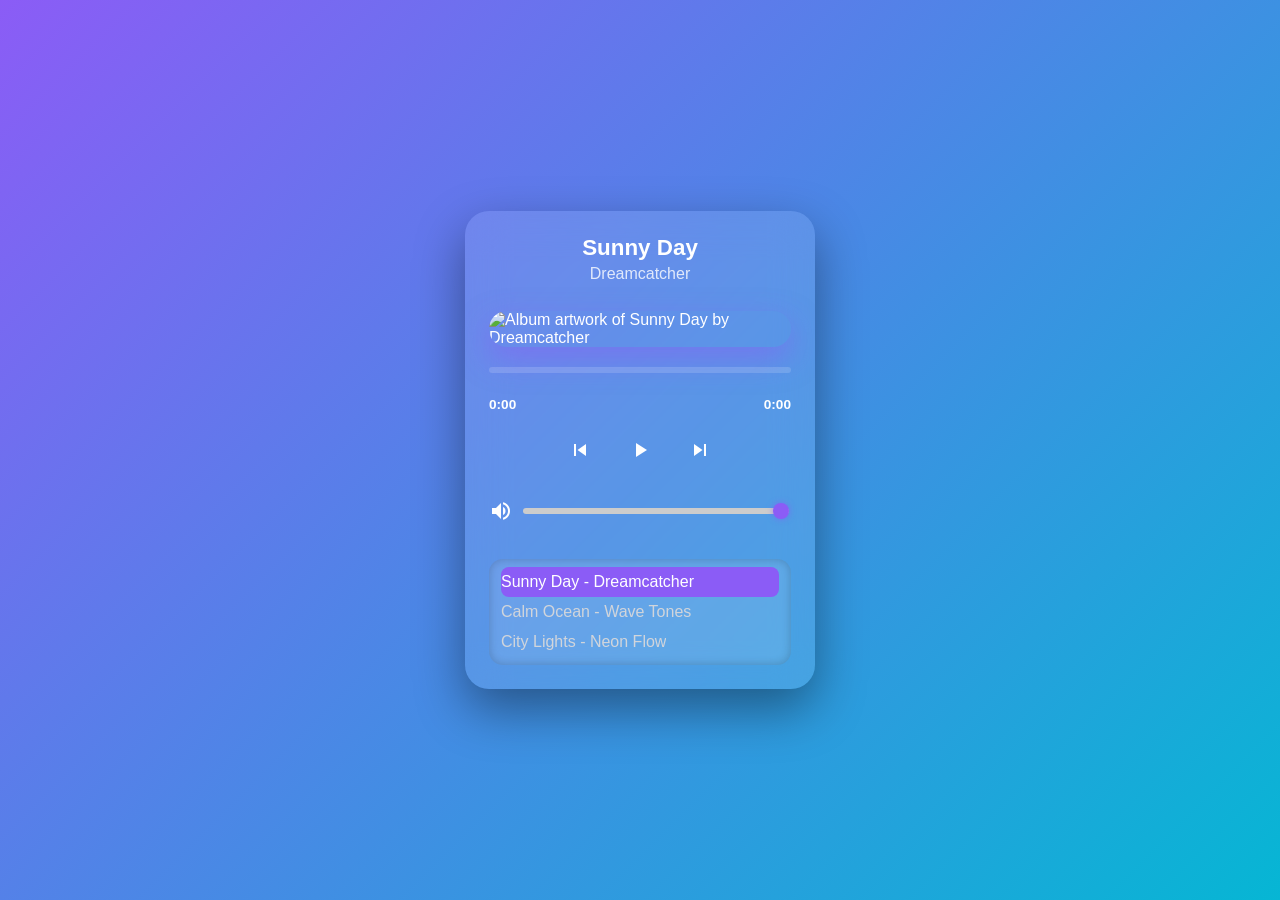
==== index.html @ eb92d6ea "Add files via upload" ====
<!DOCTYPE html>
<html lang="en">
<head>
  <meta charset="UTF-8" />
  <meta name="viewport" content="width=device-width, initial-scale=1" />
  <title>Modern Music Player</title>
  <link href="https://fonts.googleapis.com/icon?family=Material+Icons" rel="stylesheet" />
  <link rel="stylesheet" href="style.css"/>
</head>
<body>
  <section class="player" aria-label="Music player">
    <div class="now-playing" aria-live="polite" aria-atomic="true">
      <div class="song-title" id="song-title">Loading...</div>
      <div class="artist" id="artist-name">Please wait</div>
    </div>
    <img src="" alt="Album artwork" class="album-art" id="album-art" / src="https://storage.googleapis.com/workspace-0f70711f-8b4e-4d94-86f1-2a93ccde5887/image/936ea6a0-14c8-49c7-a834-005807881635.png">
    <audio id="audio" preload="metadata"></audio>
    <div class="progress-container" id="progress-container" aria-label="Audio progress bar" role="slider" tabindex="0" aria-valuemin="0" aria-valuemax="100" aria-valuenow="0">
      <div class="progress" id="progress"></div>
    </div>
    <div class="time">
      <span id="current-time">0:00</span>
      <span id="duration">0:00</span>
    </div>
    <div class="controls" role="group" aria-label="Audio controls">
      <button type="button" id="prev-btn" class="control-btn" title="Previous Track" aria-label="Previous Track">
        <span class="material-icons">skip_previous</span>
      </button>
      <button type="button" id="play-btn" class="control-btn" title="Play/Pause" aria-label="Play/Pause">
        <span class="material-icons" id="play-icon">play_arrow</span>
      </button>
      <button type="button" id="next-btn" class="control-btn" title="Next Track" aria-label="Next Track">
        <span class="material-icons">skip_next</span>
      </button>
    </div>
    <div class="volume-container" aria-label="Volume control">
      <span id="volume-icon" class="material-icons volume-icon" title="Mute/Unmute" role="button" tabindex="0">volume_up</span>
      <input type="range" id="volume-slider" class="volume-slider" min="0" max="1" step="0.01" aria-valuemin="0" aria-valuemax="1" aria-valuenow="1" />
    </div>
    <div class="playlist" aria-label="Playlist" id="playlist" tabindex="0" role="list">
      <!-- Playlist items inserted dynamically -->
    </div>
  </section>
  <script src="script.js"></script>
  </body>
</html>
---- style.css ----
/* Reset & base */
    *, *::before, *::after {
      box-sizing: border-box;
    }
    body {
      margin: 0;
      font-family: 'Poppins', sans-serif;
      background: linear-gradient(135deg, #8b5cf6, #06b6d4);
      color: #fff;
      display: flex;
      justify-content: center;
      align-items: center;
      height: 100vh;
      overflow: hidden;
      user-select: none;
      padding: 20px;
    }
    .player {
      background: rgba(255 255 255 / 0.1);
      backdrop-filter: blur(20px);
      border-radius: 24px;
      width: 350px;
      max-width: 90vw;
      box-shadow: 0 20px 50px rgba(0,0,0,0.4);
      display: flex;
      flex-direction: column;
      padding: 24px;
      gap: 20px;
    }
    .player .now-playing {
      text-align: center;
      margin-bottom: 8px;
    }
    .player .song-title {
      font-size: 1.4rem;
      font-weight: 700;
      line-height: 1.2;
      overflow-wrap: break-word;
    }
    .player .artist {
      font-size: 1rem;
      font-weight: 500;
      opacity: 0.8;
      margin-top: 4px;
    }
    .player .album-art {
      width: 100%;
      border-radius: 20px;
      box-shadow: 0 12px 30px rgba(139, 92, 246, 0.5);
      user-select: none;
    }
    .player audio {
      display: none;
    }

    /* Controls */
    .controls {
      display: flex;
      justify-content: center;
      gap: 24px;
      align-items: center;
    }
    button.control-btn {
      background: transparent;
      border: none;
      color: white;
      font-size: 32px;
      cursor: pointer;
      transition: color 0.3s ease;
      outline-offset: 3px;
    }
    button.control-btn:hover, button.control-btn:focus {
      color: #d1d5db;
      outline: none;
    }
    button.control-btn:active {
      transform: scale(0.9);
    }

    /* Progress Bar */
    .progress-container {
      background: rgba(255 255 255 / 0.15);
      height: 6px;
      border-radius: 3px;
      cursor: pointer;
      position: relative;
      width: 100%;
      margin: 0 auto;
    }
    .progress {
      background: #8b5cf6;
      height: 100%;
      width: 0%;
      border-radius: 3px;
      transition: width 0.2s ease;
    }
    .time {
      display: flex;
      justify-content: space-between;
      font-size: 0.85rem;
      font-weight: 600;
      user-select: none;
      margin-top: 4px;
    }

    /* Volume controls */
    .volume-container {
      display: flex;
      align-items: center;
      gap: 8px;
      margin-top: 8px;
    }
    .volume-icon {
      font-size: 24px;
      cursor: pointer;
      user-select: none;
      color: white;
      transition: color 0.3s ease;
    }
    .volume-icon:hover {
      color: #d1d5db;
    }
    input[type=range].volume-slider {
      -webkit-appearance: none;
      width: 100%;
      height: 6px;
      border-radius: 3px;
      background: #ccc;
      cursor: pointer;
    }
    input[type=range].volume-slider:focus {
      outline: none;
      box-shadow: 0 0 5px #8b5cf6;
    }
    input[type=range].volume-slider::-webkit-slider-thumb {
      -webkit-appearance: none;
      appearance: none;
      width: 16px;
      height: 16px;
      background: #8b5cf6;
      cursor: pointer;
      border-radius: 50%;
      box-shadow: 0 0 6px #8b5cf6aa;
      transition: background 0.3s ease;
    }
    input[type=range].volume-slider::-moz-range-thumb {
      width: 16px;
      height: 16px;
      background: #8b5cf6;
      cursor: pointer;
      border-radius: 50%;
      transition: background 0.3s ease;
    }

    /* Playlist */
    .playlist {
      margin-top: 16px;
      max-height: 140px;
      overflow-y: auto;
      background: rgba(255 255 255 / 0.1);
      border-radius: 14px;
      box-shadow: inset 0 0 10px rgba(0,0,0,0.2);
      padding: 8px 12px;
    }
    .playlist-item {
      display: flex;
      justify-content: space-between;
      align-items: center;
      color: #d1d5db;
      padding: 6px 0;
      cursor: pointer;
      border-radius: 8px;
      transition: background-color 0.25s ease;
    }
    .playlist-item:hover, .playlist-item.active {
      background: #8b5cf6;
      color: white;
    }
    .playlist-item span {
      white-space: nowrap;
      overflow: hidden;
      text-overflow: ellipsis;
      max-width: 70%;
    }

    /* Responsive */
    @media (max-width: 400px) {
      .player {
        width: 100%;
        padding: 16px;
        gap: 16px;
      }
      .controls button.control-btn {
        font-size: 28px;
        gap: 20px;
      }
    }
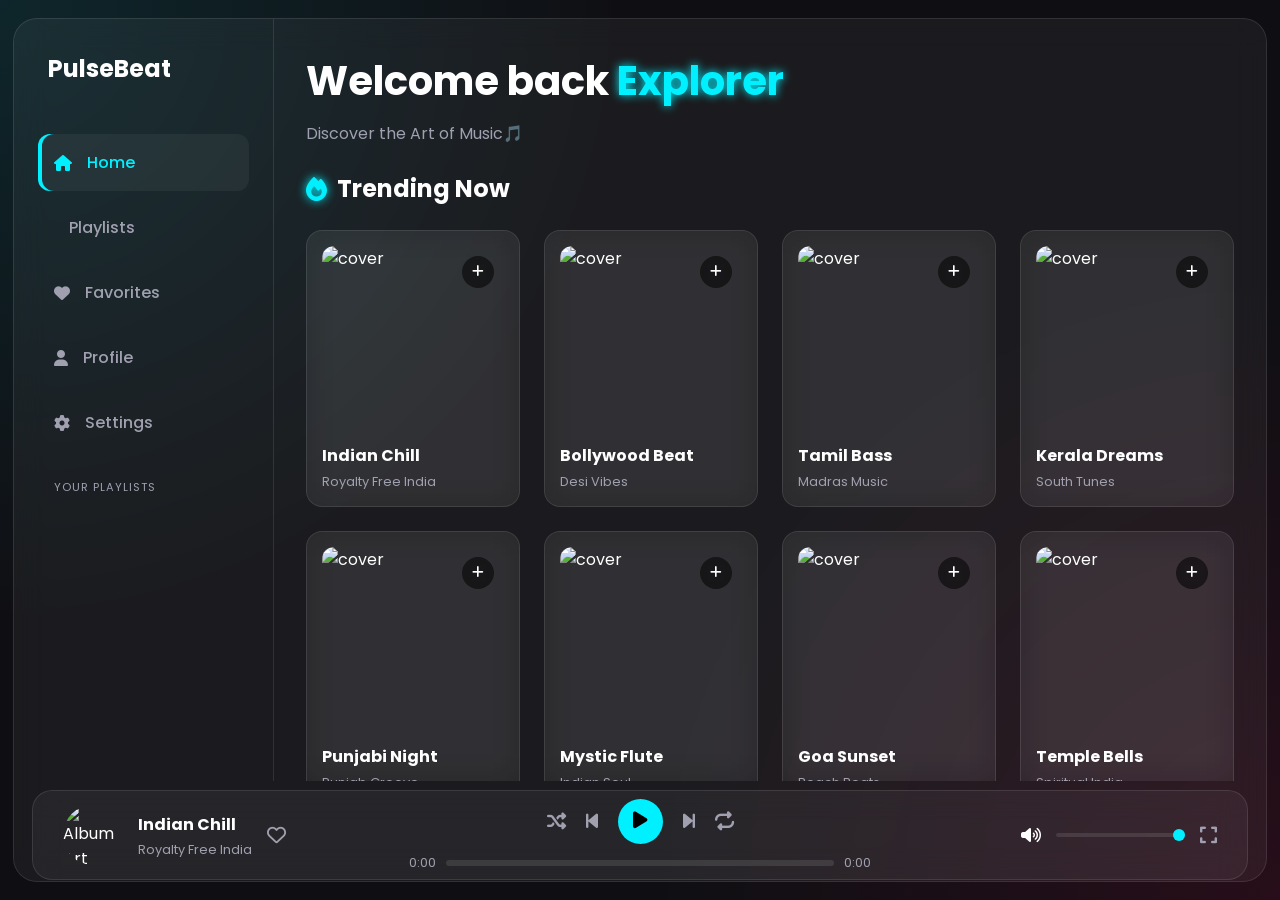
==== commit 7d0fbd66: "Advance Music Player List" ====
--- a/index.html
+++ b/index.html
@@ -1,47 +1,97 @@
 <!DOCTYPE html>
-<html lang="en">
+<html lang="en" data-theme="dark">
 <head>
-  <meta charset="UTF-8" />
-  <meta name="viewport" content="width=device-width, initial-scale=1" />
-  <title>Modern Music Player</title>
-  <link href="https://fonts.googleapis.com/icon?family=Material+Icons" rel="stylesheet" />
-  <link rel="stylesheet" href="style.css"/>
+    <meta charset="UTF-8">
+    <meta name="viewport" content="width=device-width, initial-scale=1.0">
+    <title>PulseBeat | Premium Music</title>
+    <link href="https://fonts.googleapis.com/css2?family=Poppins:wght@300;400;500;600;700&display=swap" rel="stylesheet">
+    <link rel="stylesheet" href="https://cdnjs.cloudflare.com/ajax/libs/font-awesome/6.4.0/css/all.min.css">
+    <link rel="stylesheet" href="style.css">
+    <link rel="stylesheet" href="assets/animations.css">
+    <link rel="stylesheet" href="assets/responsive.css">
+    <link rel="stylesheet" href="https://cdnjs.cloudflare.com/ajax/libs/font-awesome/6.4.0/css/all.min.css">
 </head>
 <body>
-  <section class="player" aria-label="Music player">
-    <div class="now-playing" aria-live="polite" aria-atomic="true">
-      <div class="song-title" id="song-title">Loading...</div>
-      <div class="artist" id="artist-name">Please wait</div>
+    <div class="app-container glass-panel">
+        <!-- Sidebar -->
+        <aside class="sidebar" id="sidebar">
+            <div class="logo">
+                <i class="fa-solid fa-waveform neon-text"></i>
+                <span>PulseBeat</span>
+            </div>
+            <nav class="nav-menu">
+                <a href="#" data-page="home" class="nav-link active"><i class="fa-solid fa-home"></i> Home</a>
+                <a href="#" data-page="playlist" class="nav-link"><i class="fa-solid fa-list-music"></i> Playlists</a>
+                <a href="#" data-page="favorites" class="nav-link"><i class="fa-solid fa-heart"></i> Favorites</a>
+                <a href="#" data-page="profile" class="nav-link"><i class="fa-solid fa-user"></i> Profile</a>
+                <a href="#" data-page="settings" class="nav-link"><i class="fa-solid fa-gear"></i> Settings</a>
+                
+                <div style="margin-top: 20px; padding: 0 1rem;">
+        <p style="font-size: 0.7rem; color: var(--text-secondary); text-transform: uppercase; letter-spacing: 1px; margin-bottom: 10px;">Your Playlists</p>
+        <ul id="sidebar-playlists-list" style="list-style: none;">
+            <!-- Dynamic list injected here -->
+        </ul>
     </div>
-    <img src="" alt="Album artwork" class="album-art" id="album-art" / src="https://storage.googleapis.com/workspace-0f70711f-8b4e-4d94-86f1-2a93ccde5887/image/936ea6a0-14c8-49c7-a834-005807881635.png">
-    <audio id="audio" preload="metadata"></audio>
-    <div class="progress-container" id="progress-container" aria-label="Audio progress bar" role="slider" tabindex="0" aria-valuemin="0" aria-valuemax="100" aria-valuenow="0">
-      <div class="progress" id="progress"></div>
+            
+            </nav>
+        </aside>
+        
+        <!-- Main Content (Dynamic Routing) -->
+        <main class="main-content" id="app-content">
+            <!-- Pages inject here -->
+        </main>
     </div>
-    <div class="time">
-      <span id="current-time">0:00</span>
-      <span id="duration">0:00</span>
+
+    <!-- Floating Music Player -->
+    <div class="music-player glass-panel" id="music-player">
+        <div class="player-track-info">
+            <div class="album-art" id="album-art-container">
+                <img src="images/banner.png" alt="Album Art" id="cover-img">
+            </div>
+            <div class="track-details">
+                <h4 id="track-title">Select a Song</h4>
+                <p id="track-artist">PulseBeat</p>
+            </div>
+            <button class="icon-btn" id="like-btn"><i class="fa-regular fa-heart"></i></button>
+        </div>
+
+        <div class="player-controls-container">
+            <div class="player-controls">
+                <button class="icon-btn" id="shuffle-btn"><i class="fa-solid fa-shuffle"></i></button>
+                <button class="icon-btn" id="prev-btn"><i class="fa-solid fa-backward-step"></i></button>
+                <button class="play-btn neon-glow" id="play-btn"><i class="fa-solid fa-play"></i></button>
+                <button class="icon-btn" id="next-btn"><i class="fa-solid fa-forward-step"></i></button>
+                <button class="icon-btn" id="repeat-btn"><i class="fa-solid fa-repeat"></i></button>
+            </div>
+            <div class="progress-container">
+                <span id="current-time">0:00</span>
+                <div class="progress-bar" id="progress-bar">
+                    <div class="progress" id="progress"></div>
+                </div>
+                <span id="total-time">0:00</span>
+            </div>
+        </div>
+
+
+        <div class="player-actions">
+            <i class="fa-solid fa-volume-high"></i>
+            <input type="range" id="volume-slider" min="0" max="1" step="0.01" value="1">
+            <button class="icon-btn" id="fullscreen-btn"><i class="fa-solid fa-expand"></i></button>
+        </div>
     </div>
-    <div class="controls" role="group" aria-label="Audio controls">
-      <button type="button" id="prev-btn" class="control-btn" title="Previous Track" aria-label="Previous Track">
-        <span class="material-icons">skip_previous</span>
-      </button>
-      <button type="button" id="play-btn" class="control-btn" title="Play/Pause" aria-label="Play/Pause">
-        <span class="material-icons" id="play-icon">play_arrow</span>
-      </button>
-      <button type="button" id="next-btn" class="control-btn" title="Next Track" aria-label="Next Track">
-        <span class="material-icons">skip_next</span>
-      </button>
-    </div>
-    <div class="volume-container" aria-label="Volume control">
-      <span id="volume-icon" class="material-icons volume-icon" title="Mute/Unmute" role="button" tabindex="0">volume_up</span>
-      <input type="range" id="volume-slider" class="volume-slider" min="0" max="1" step="0.01" aria-valuemin="0" aria-valuemax="1" aria-valuenow="1" />
-    </div>
-    <div class="playlist" aria-label="Playlist" id="playlist" tabindex="0" role="list">
-      <!-- Playlist items inserted dynamically -->
-    </div>
-  </section>
-  <script src="script.js"></script>
-  </body>
-</html>
 
+    <!-- Toast Notifications -->
+    <div id="toast-container"></div>
+
+    <!-- Audio Element -->
+    <audio id="audio-source"></audio>
+
+    <!-- Scripts -->
+    <script src="data/songs.js"></script>
+    <script src="components/storage.js"></script>
+    <script src="components/theme.js"></script>
+    <script src="components/player.js"></script>
+    <script src="components/sidebar.js"></script>
+    <script src="script.js"></script>
+</body>
+</html>
--- a/style.css
+++ b/style.css
@@ -1,198 +1,226 @@
-    /* Reset & base */
-    *, *::before, *::after {
-      box-sizing: border-box;
-    }
-    body {
-      margin: 0;
-      font-family: 'Poppins', sans-serif;
-      background: linear-gradient(135deg, #8b5cf6, #06b6d4);
-      color: #fff;
-      display: flex;
-      justify-content: center;
-      align-items: center;
-      height: 100vh;
-      overflow: hidden;
-      user-select: none;
-      padding: 20px;
-    }
-    .player {
-      background: rgba(255 255 255 / 0.1);
-      backdrop-filter: blur(20px);
-      border-radius: 24px;
-      width: 350px;
-      max-width: 90vw;
-      box-shadow: 0 20px 50px rgba(0,0,0,0.4);
-      display: flex;
-      flex-direction: column;
-      padding: 24px;
-      gap: 20px;
-    }
-    .player .now-playing {
-      text-align: center;
-      margin-bottom: 8px;
-    }
-    .player .song-title {
-      font-size: 1.4rem;
-      font-weight: 700;
-      line-height: 1.2;
-      overflow-wrap: break-word;
-    }
-    .player .artist {
-      font-size: 1rem;
-      font-weight: 500;
-      opacity: 0.8;
-      margin-top: 4px;
-    }
-    .player .album-art {
-      width: 100%;
-      border-radius: 20px;
-      box-shadow: 0 12px 30px rgba(139, 92, 246, 0.5);
-      user-select: none;
-    }
-    .player audio {
-      display: none;
-    }
-
-    /* Controls */
-    .controls {
-      display: flex;
-      justify-content: center;
-      gap: 24px;
-      align-items: center;
-    }
-    button.control-btn {
-      background: transparent;
-      border: none;
-      color: white;
-      font-size: 32px;
-      cursor: pointer;
-      transition: color 0.3s ease;
-      outline-offset: 3px;
-    }
-    button.control-btn:hover, button.control-btn:focus {
-      color: #d1d5db;
-      outline: none;
-    }
-    button.control-btn:active {
-      transform: scale(0.9);
-    }
-
-    /* Progress Bar */
-    .progress-container {
-      background: rgba(255 255 255 / 0.15);
-      height: 6px;
-      border-radius: 3px;
-      cursor: pointer;
-      position: relative;
-      width: 100%;
-      margin: 0 auto;
-    }
-    .progress {
-      background: #8b5cf6;
-      height: 100%;
-      width: 0%;
-      border-radius: 3px;
-      transition: width 0.2s ease;
-    }
-    .time {
-      display: flex;
-      justify-content: space-between;
-      font-size: 0.85rem;
-      font-weight: 600;
-      user-select: none;
-      margin-top: 4px;
-    }
-
-    /* Volume controls */
-    .volume-container {
-      display: flex;
-      align-items: center;
-      gap: 8px;
-      margin-top: 8px;
-    }
-    .volume-icon {
-      font-size: 24px;
-      cursor: pointer;
-      user-select: none;
-      color: white;
-      transition: color 0.3s ease;
-    }
-    .volume-icon:hover {
-      color: #d1d5db;
-    }
-    input[type=range].volume-slider {
-      -webkit-appearance: none;
-      width: 100%;
-      height: 6px;
-      border-radius: 3px;
-      background: #ccc;
-      cursor: pointer;
-    }
-    input[type=range].volume-slider:focus {
-      outline: none;
-      box-shadow: 0 0 5px #8b5cf6;
-    }
-    input[type=range].volume-slider::-webkit-slider-thumb {
-      -webkit-appearance: none;
-      appearance: none;
-      width: 16px;
-      height: 16px;
-      background: #8b5cf6;
-      cursor: pointer;
-      border-radius: 50%;
-      box-shadow: 0 0 6px #8b5cf6aa;
-      transition: background 0.3s ease;
-    }
-    input[type=range].volume-slider::-moz-range-thumb {
-      width: 16px;
-      height: 16px;
-      background: #8b5cf6;
-      cursor: pointer;
-      border-radius: 50%;
-      transition: background 0.3s ease;
-    }
-
-    /* Playlist */
-    .playlist {
-      margin-top: 16px;
-      max-height: 140px;
-      overflow-y: auto;
-      background: rgba(255 255 255 / 0.1);
-      border-radius: 14px;
-      box-shadow: inset 0 0 10px rgba(0,0,0,0.2);
-      padding: 8px 12px;
-    }
-    .playlist-item {
-      display: flex;
-      justify-content: space-between;
-      align-items: center;
-      color: #d1d5db;
-      padding: 6px 0;
-      cursor: pointer;
-      border-radius: 8px;
-      transition: background-color 0.25s ease;
-    }
-    .playlist-item:hover, .playlist-item.active {
-      background: #8b5cf6;
-      color: white;
-    }
-    .playlist-item span {
-      white-space: nowrap;
-      overflow: hidden;
-      text-overflow: ellipsis;
-      max-width: 70%;
-    }
-
-    /* Responsive */
-    @media (max-width: 400px) {
-      .player {
-        width: 100%;
-        padding: 16px;
-        gap: 16px;
-      }
-      .controls button.control-btn {
-        font-size: 28px;
-        gap: 20px;
-      }
-    }
-  +:root {
+    /* Dark Theme Variables */
+    --bg-color: #0f0f13;
+    --glass-bg: rgba(255, 255, 255, 0.05);
+    --glass-border: rgba(255, 255, 255, 0.1);
+    --primary-color: #00f0ff;
+    --secondary-color: #ff0055;
+    --text-primary: #ffffff;
+    --text-secondary: #a0a0b0;
+    --sidebar-width: 260px;
+    --player-height: 100px;
+}
+
+[data-theme="light"] {
+    --bg-color: #f0f0f5;
+    --glass-bg: rgba(0, 0, 0, 0.05);
+    --glass-border: rgba(0, 0, 0, 0.1);
+    --primary-color: #0077ff;
+    --secondary-color: #ff0055;
+    --text-primary: #1a1a1a;
+    --text-secondary: #5a5a5a;
+}
+
+* {
+    margin: 0;
+    padding: 0;
+    box-sizing: border-box;
+    font-family: 'Poppins', sans-serif;
+}
+
+body {
+    background-color: var(--bg-color);
+    background-image: radial-gradient(circle at top left, rgba(0, 240, 255, 0.1), transparent 40%),
+                      radial-gradient(circle at bottom right, rgba(255, 0, 85, 0.1), transparent 40%);
+    color: var(--text-primary);
+    height: 100vh;
+    overflow: hidden;
+    display: flex;
+    justify-content: center;
+    align-items: center;
+}
+
+/* Glassmorphism utility */
+.glass-panel {
+    background: var(--glass-bg);
+    backdrop-filter: blur(16px);
+    -webkit-backdrop-filter: blur(16px);
+    border: 1px solid var(--glass-border);
+}
+
+.app-container {
+    width: 98vw;
+    height: 96vh;
+    border-radius: 24px;
+    display: flex;
+    overflow: hidden;
+    position: relative;
+    padding-bottom: var(--player-height);
+}
+
+/* Sidebar */
+.sidebar {
+    width: var(--sidebar-width);
+    border-right: 1px solid var(--glass-border);
+    padding: 2rem 1.5rem;
+    display: flex;
+    flex-direction: column;
+}
+
+.logo {
+    font-size: 1.5rem;
+    font-weight: 700;
+    display: flex;
+    align-items: center;
+    gap: 10px;
+    margin-bottom: 3rem;
+}
+
+.neon-text {
+    color: var(--primary-color);
+    text-shadow: 0 0 10px var(--primary-color);
+}
+
+.nav-menu { display: flex; flex-direction: column; gap: 0.5rem; }
+
+.nav-link {
+    text-decoration: none;
+    color: var(--text-secondary);
+    padding: 1rem;
+    border-radius: 12px;
+    display: flex;
+    align-items: center;
+    gap: 15px;
+    transition: all 0.3s ease;
+    font-weight: 500;
+}
+
+.nav-link:hover, .nav-link.active {
+    background: var(--glass-bg);
+    color: var(--primary-color);
+    box-shadow: inset 4px 0 0 var(--primary-color);
+}
+
+/* Main Content Area */
+.main-content {
+    flex: 1;
+    overflow-y: auto;
+    padding: 2rem;
+    scroll-behavior: smooth;
+}
+
+/* Custom Scrollbar */
+::-webkit-scrollbar { width: 8px; }
+::-webkit-scrollbar-track { background: transparent; }
+::-webkit-scrollbar-thumb { background: var(--glass-border); border-radius: 4px; }
+::-webkit-scrollbar-thumb:hover { background: var(--primary-color); }
+
+/* Floating Player */
+.music-player {
+    position: fixed; /* This makes it stay at the bottom */
+    bottom: 20px;    /* Distance from the bottom edge */
+    left: 50%;
+    transform: translateX(-50%); /* Centers the player */
+    width: 95%;      /* Responsive width */
+    height: 90px;
+    display: flex;
+    align-items: center;
+    justify-content: space-between;
+    padding: 0 30px;
+    z-index: 9999;   /* Ensures it sits on top of everything else */
+    background: rgba(255, 255, 255, 0.05);
+    backdrop-filter: blur(15px);
+    border: 1px solid rgba(255, 255, 255, 0.1);
+    border-radius: 20px;
+}
+
+.player-track-info { width: 30%; display: flex; align-items: center; gap: 15px; }
+
+.album-art {
+    width: 60px;
+    height: 60px;
+    border-radius: 50%;
+    overflow: hidden;
+    animation: rotate 20s linear infinite;
+    animation-play-state: paused;
+}
+.album-art.playing { animation-play-state: running; }
+.album-art img { width: 100%; height: 100%; object-fit: cover; }
+
+.track-details h4 { font-size: 1rem; margin-bottom: 4px; }
+.track-details p { font-size: 0.8rem; color: var(--text-secondary); }
+
+.player-controls-container { width: 40%; display: flex; flex-direction: column; align-items: center; gap: 10px; }
+
+.player-controls { display: flex; align-items: center; gap: 20px; }
+
+.icon-btn {
+    background: none; border: none; color: var(--text-secondary);
+    font-size: 1.2rem; cursor: pointer; transition: 0.3s;
+}
+.icon-btn:hover { color: var(--primary-color); transform: scale(1.1); }
+.icon-btn.active { color: var(--primary-color); }
+
+.play-btn {
+    width: 45px; height: 45px; border-radius: 50%; border: none;
+    background: var(--primary-color); color: #000; font-size: 1.2rem;
+    cursor: pointer; display: flex; justify-content: center; align-items: center;
+    transition: 0.3s;
+}
+.neon-glow:hover { box-shadow: 0 0 15px var(--primary-color); transform: scale(1.05); }
+
+.progress-container { width: 100%; display: flex; align-items: center; gap: 10px; font-size: 0.8rem; color: var(--text-secondary); }
+.progress-bar { flex: 1; height: 6px; background: var(--glass-border); border-radius: 3px; cursor: pointer; position: relative; }
+.progress { height: 100%; background: var(--primary-color); border-radius: 3px; width: 0%; position: relative; transition: width 0.1s linear;}
+.progress::after { content: ''; position: absolute; right: -5px; top: -3px; width: 12px; height: 12px; background: #fff; border-radius: 50%; box-shadow: 0 0 5px var(--primary-color); opacity: 0; transition: 0.2s;}
+.progress-bar:hover .progress::after { opacity: 1; }
+
+.player-actions { width: 30%; display: flex; justify-content: flex-end; align-items: center; gap: 15px; }
+input[type="range"] { -webkit-appearance: none; height: 4px; background: var(--glass-border); border-radius: 2px; cursor: pointer;}
+input[type="range"]::-webkit-slider-thumb { -webkit-appearance: none; width: 12px; height: 12px; border-radius: 50%; background: var(--primary-color); }
+
+/* Toasts */
+#toast-container { position: fixed; top: 20px; right: 20px; z-index: 9999; }
+.toast { background: var(--glass-bg); backdrop-filter: blur(10px); border: 1px solid var(--primary-color); color: #fff; padding: 1rem 1.5rem; border-radius: 8px; margin-bottom: 10px; transform: translateX(120%); animation: slideIn 0.3s forwards; }
+
+@keyframes rotate { 100% { transform: rotate(360deg); } }
+@keyframes slideIn { 100% { transform: translateX(0); } }
+
+:fullscreen body {
+    background-color: #000;
+    display: flex;
+    justify-content: center;
+    align-items: center;
+}
+
+:fullscreen .app-container {
+    width: 100vw;
+    height: 100vh;
+    border-radius: 0; /* Remove rounded corners in fullscreen */
+}
+
+
+
+
+.eq-bar-visual {
+    width: 4px;
+    height: 10px;
+    background: var(--primary-color);
+    border-radius: 2px;
+    box-shadow: 0 0 10px var(--primary-color);
+    animation: barPulse 1s ease-in-out infinite alternate;
+}
+
+/* Randomized delays and durations for a natural look */
+.eq-bar-visual:nth-child(1) { animation-duration: 0.8s; animation-delay: 0.1s; }
+.eq-bar-visual:nth-child(2) { animation-duration: 1.2s; animation-delay: 0.3s; }
+.eq-bar-visual:nth-child(3) { animation-duration: 0.9s; animation-delay: 0.2s; }
+.eq-bar-visual:nth-child(4) { animation-duration: 1.5s; animation-delay: 0.5s; }
+.eq-bar-visual:nth-child(5) { animation-duration: 1.1s; animation-delay: 0.1s; }
+.eq-bar-visual:nth-child(6) { animation-duration: 0.7s; animation-delay: 0.4s; }
+.eq-bar-visual:nth-child(7) { animation-duration: 1.3s; animation-delay: 0.2s; }
+
+@keyframes barPulse {
+    0% { height: 5px; opacity: 0.5; }
+    100% { height: 30px; opacity: 1; }
+}
--- a/assets/responsive.css
+++ b/assets/responsive.css
@@ -0,0 +1,132 @@
+/* Tablet and Mobile Optimizations */
+@media (max-width: 768px) {
+    :root {
+        --sidebar-width: 0px; /* Hide desktop sidebar space */
+        --player-height: 80px;
+    }
+
+    .app-container {
+        width: 100vw;
+        height: 100vh;
+        border-radius: 0;
+        flex-direction: column; /* Stack vertically if needed */
+    }
+
+    /* Hide Desktop Sidebar */
+    .sidebar {
+        display: none;
+    }
+
+    /* Create a Mobile Bottom Navigation instead */
+    .nav-menu {
+        position: fixed;
+        bottom: 0;
+        left: 0;
+        width: 100%;
+        height: 60px;
+        background: var(--glass-bg);
+        backdrop-filter: blur(20px);
+        flex-direction: row;
+        justify-content: space-around;
+        align-items: center;
+        padding: 0;
+        z-index: 2000;
+        border-top: 1px solid var(--glass-border);
+    }
+
+    .nav-link {
+        flex-direction: column;
+        gap: 5px;
+        font-size: 0.7rem;
+        padding: 5px;
+        box-shadow: none !important;
+    }
+
+    .nav-link i {
+        font-size: 1.2rem;
+    }
+
+    /* Adjust Main Content */
+    .main-content {
+        padding: 1rem;
+        padding-bottom: 150px; /* Space for player + bottom nav */
+    }
+
+    /* Adjust Grid Columns */
+    #trending-grid, #favorites-grid, #playlist-page-container {
+        grid-template-columns: repeat(auto-fill, minmax(140px, 1fr)) !important;
+        gap: 10px !important;
+    }
+
+    /* Adjust Music Player for Mobile */
+    .music-player {
+        bottom: 70px; /* Sits above the mobile bottom nav */
+        height: 70px;
+        padding: 0 1rem;
+    }
+
+    .player-track-info {
+        width: 50%;
+    }
+
+    .album-art {
+        width: 45px;
+        height: 45px;
+    }
+
+    .track-details h4 {
+        font-size: 0.85rem;
+    }
+
+    .player-controls-container {
+        width: 40%;
+    }
+
+    /* Hide non-essential controls on small screens */
+    #shuffle-btn, #repeat-btn, .player-actions, #current-time, #total-time {
+        display: none;
+    }
+
+    .progress-container {
+        position: absolute;
+        top: 0;
+        left: 0;
+        width: 100%;
+    }
+
+    .progress-bar {
+        height: 3px;
+        border-radius: 0;
+    }
+
+    .play-btn {
+        width: 35px;
+        height: 35px;
+        font-size: 1rem;
+    }
+}
+
+/* Small Mobile Phones */
+@media (max-width: 480px) {
+    .page-header h1 {
+        font-size: 1.8rem !important;
+    }
+
+    #trending-grid {
+        grid-template-columns: 1fr 1fr !important; /* Force 2 columns */
+    }
+}
+
+
+
+@media (max-width: 768px) {
+    .sidebar {
+        width: 100%;
+        height: auto;
+        border-right: none;
+        padding: 0;
+    }
+    .logo {
+        display: none; /* Hide logo on mobile to save space */
+    }
+}
